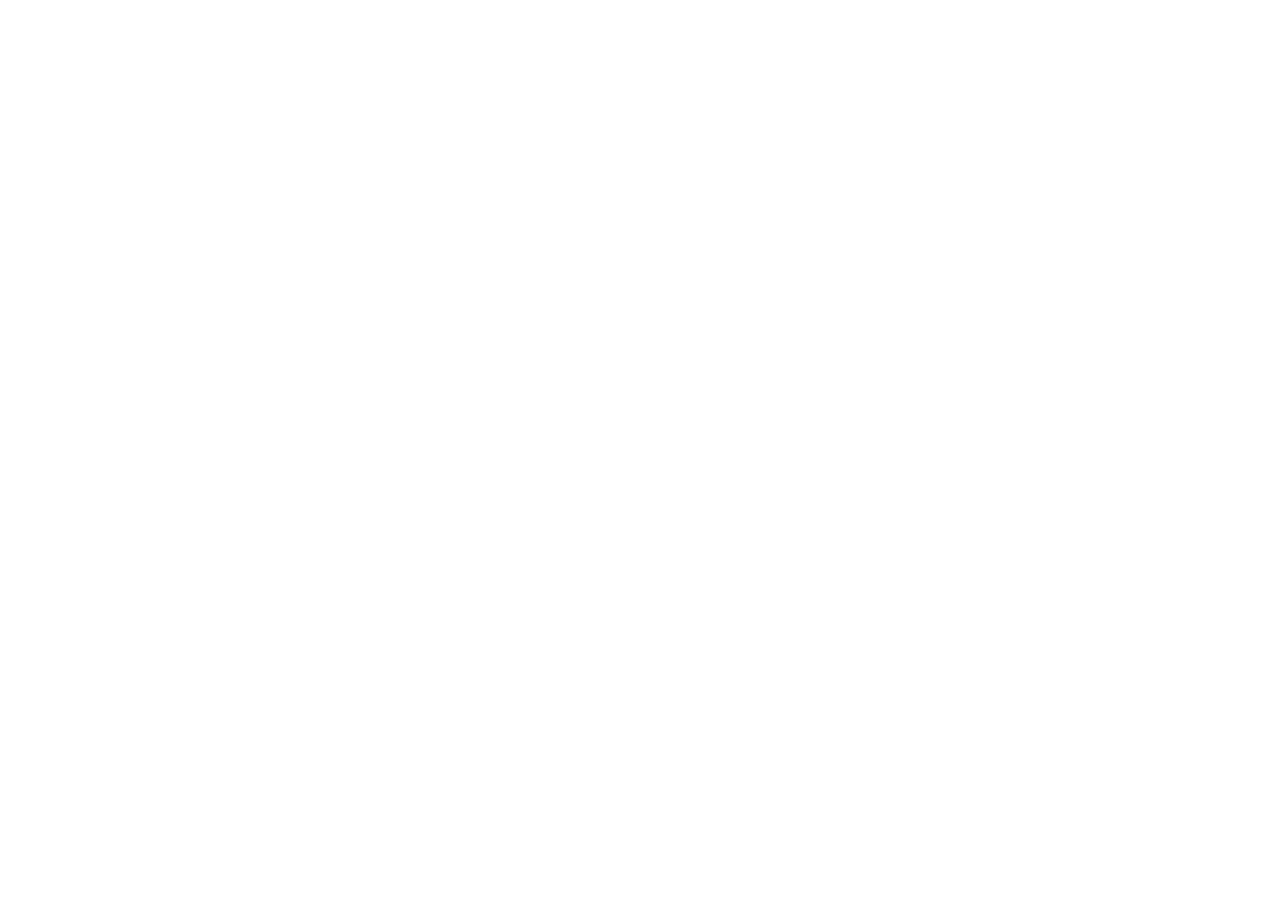
==== resume/index.html @ 1e0d6d3e "add some folders" ====
<!DOCTYPE html>
<html>
  <head>
    <meta charset="utf-8" />
    <meta name="viewport" content="width=device-width, initial-scale=1.0">
    <!-- Schema.org markup for Google+ -->
    <meta itemprop="name" content="cool4ZBL-前端工程师-简历">
    <meta itemprop="description" content="cool4ZBL,前端工程师的在线简历">
    <meta itemprop="image" content="http://zhangbinliu.me/content/images/avatar_zbl.jpg">
    <!-- Open Graph meta -->
    <meta property="og:title" content="cool4ZBL-前端工程师-简历" />
    <meta property="og:description" content="cool4ZBL,前端工程师的在线简历" />
    <meta property="og:site_name" content="cool4ZBL-前端工程师-简历" />
    <meta property="og:url" content="http://zhangbinliu.me/resume" />
    <meta property="og:image" content="http://zhangbinliu.me/content/images/avatar_zbl.jpg" />
    <meta property="og:image:type" content="image/png" />
    <meta property="og:image:width" content="300" />
    <meta property="og:image:height" content="300" />
    <meta property="og:type" content="article" />
    <link rel="apple-touch-icon" sizes="180x180" href="/apple-touch-icon.png">
    <link rel="icon" type="image/png" sizes="32x32" href="/favicon-32x32.png">
    <link rel="icon" type="image/png" sizes="16x16" href="/favicon-16x16.png">
    <link rel="manifest" href="/manifest.json">
    <link rel="mask-icon" href="/safari-pinned-tab.svg" color="#d55b6a">
    <meta name="theme-color" content="#ffffff">
    <title>cool4ZBL - 前端开发工程师 - 简历</title>
  </head>
  <body>
    <main id="app"></main>
    <!-- JS file will be automatically added here by html-webpack-plugin -->

    <!-- Tencent Analystics -->
    <script type="text/javascript" src="http://tajs.qq.com/stats?sId=63324671" charset="UTF-8"></script>
    <!-- GA -->
    <script>
      (function(i,s,o,g,r,a,m){i['GoogleAnalyticsObject']=r;i[r]=i[r]||function(){
          (i[r].q=i[r].q||[]).push(arguments)},i[r].l=1*new Date();a=s.createElement(o),
            m=s.getElementsByTagName(o)[0];a.async=1;a.src=g;m.parentNode.insertBefore(a,m)
        })(window,document,'script','https://www.google-analytics.com/analytics.js','ga');
      ga('create', 'UA-56185102-1', 'auto');
      ga('send', 'pageview');
  </script>
  <script type="text/javascript" src="/resume/vendor.ec1a5e5800c9b8ac14a0.js"></script><script type="text/javascript" src="/resume/app.298de90c2f108d9e641d.js"></script></body>
</html>
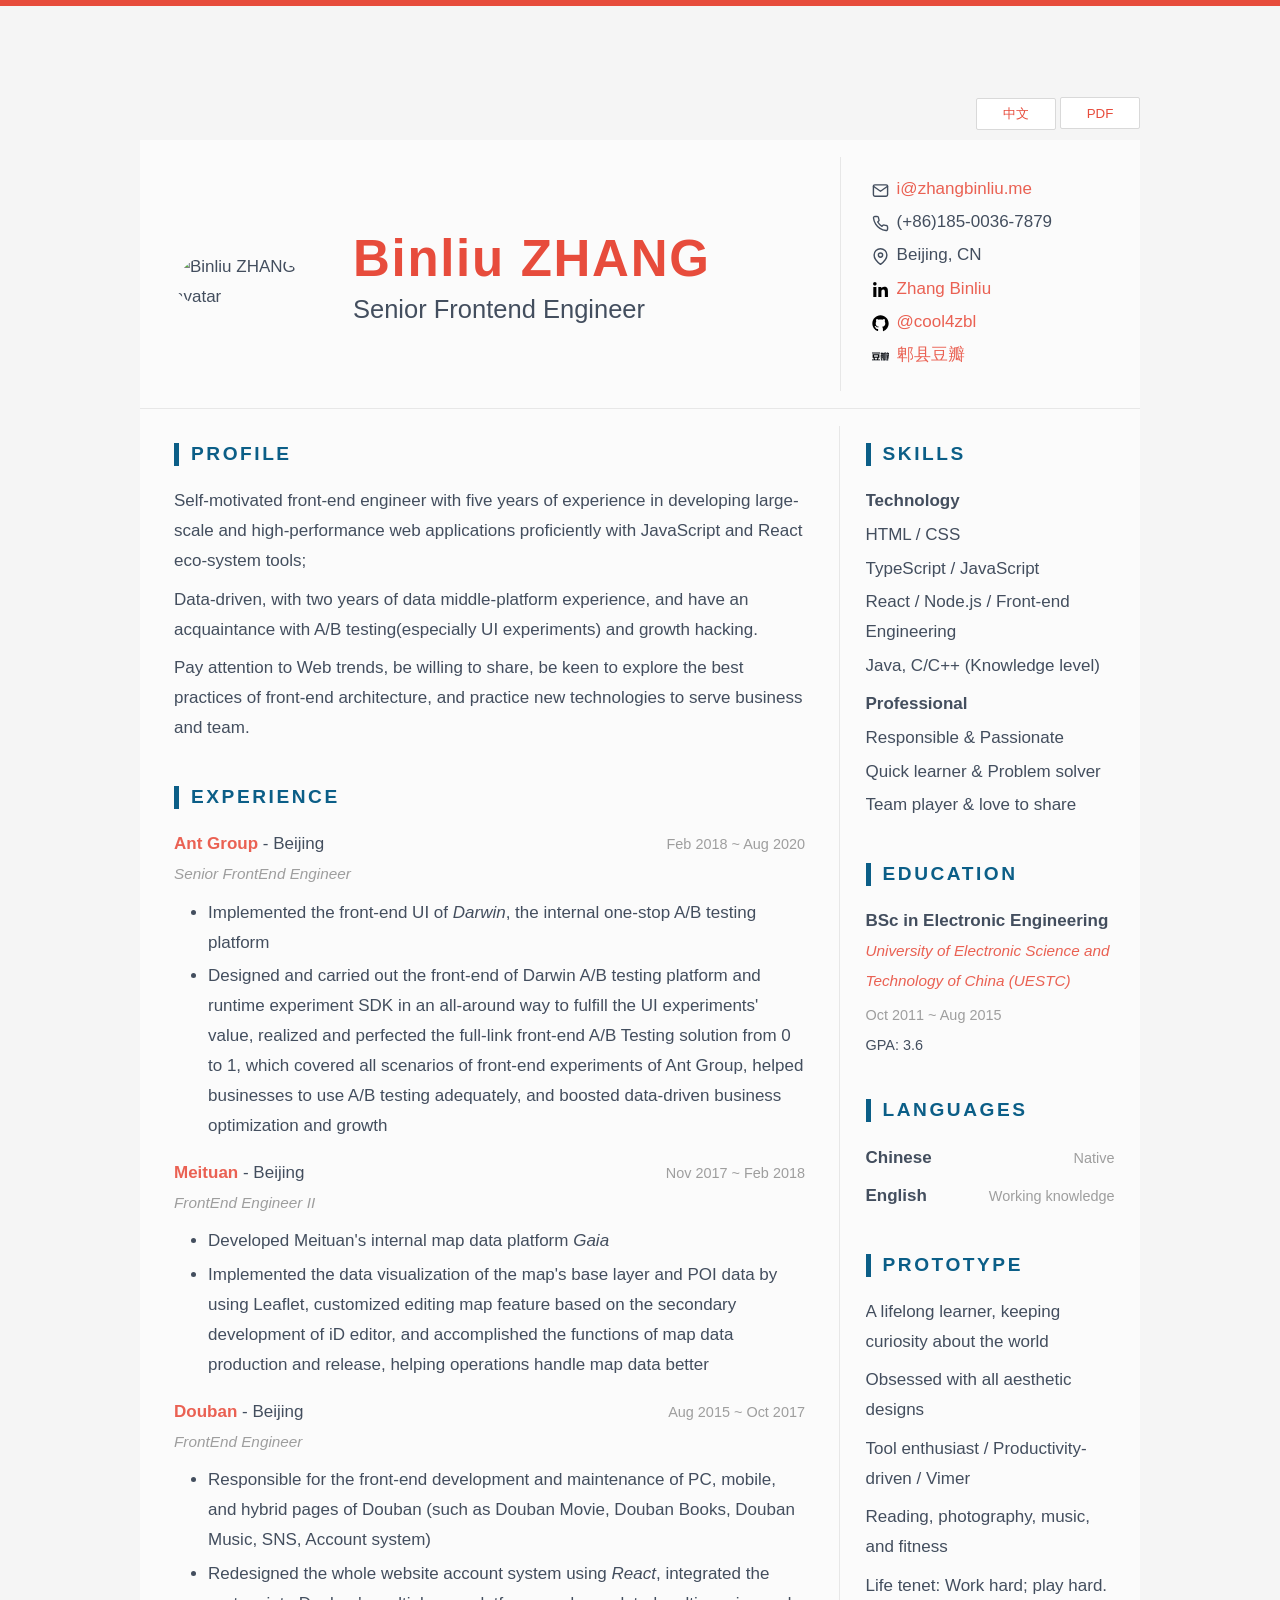
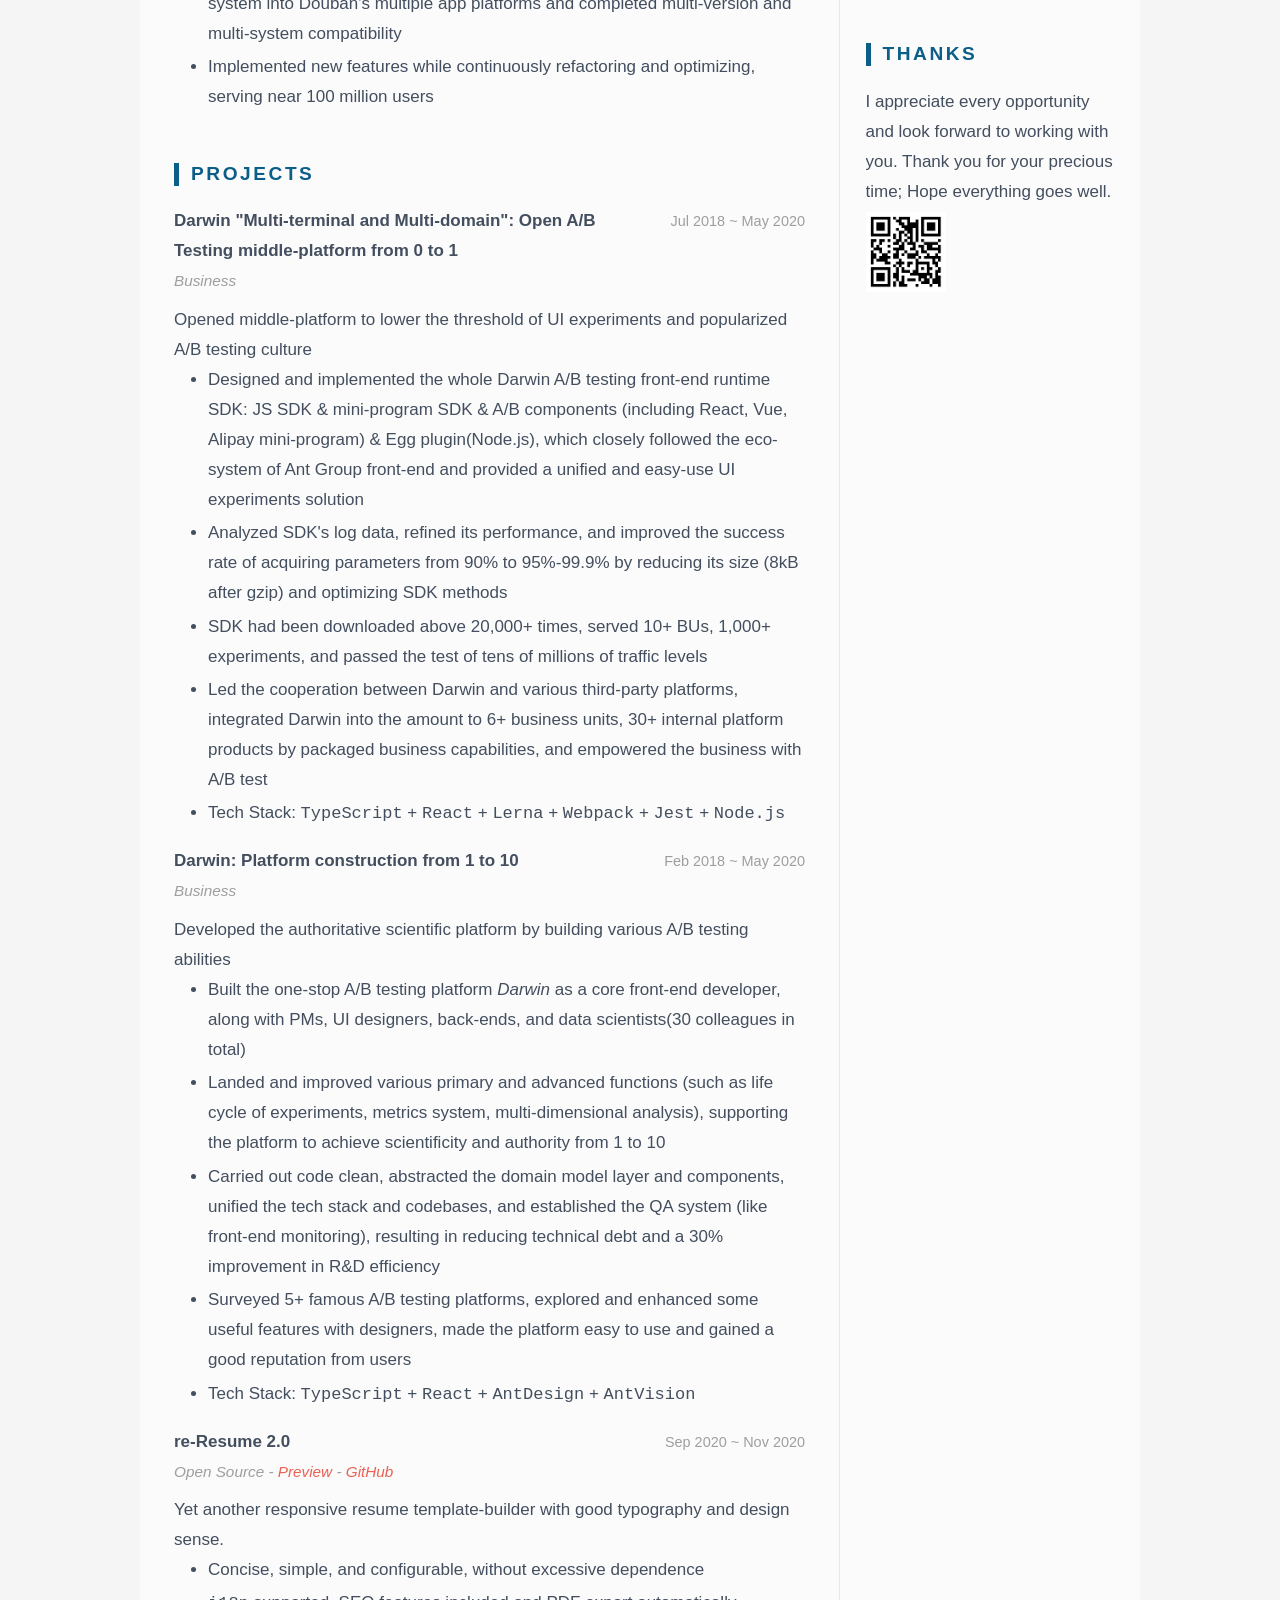
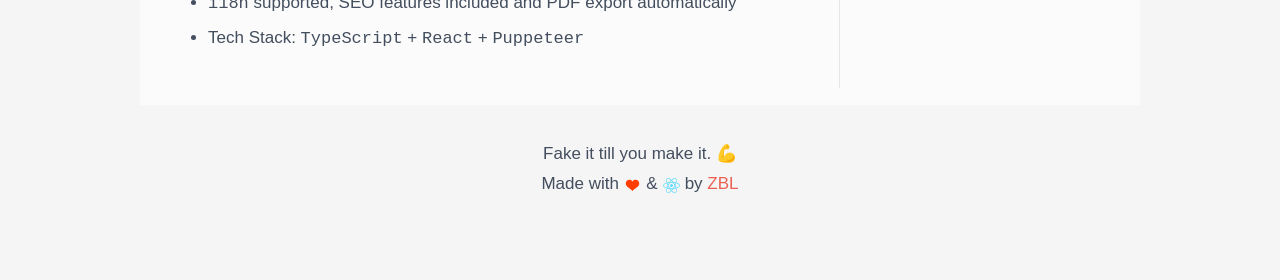
==== commit 71b1619b: "add: new content" ====
--- a/resume/index.html
+++ b/resume/index.html
@@ -1,44 +1,27 @@
-<!DOCTYPE html>
-<html>
-  <head>
-    <meta charset="utf-8" />
-    <meta name="viewport" content="width=device-width, initial-scale=1.0">
-    <!-- Schema.org markup for Google+ -->
-    <meta itemprop="name" content="cool4ZBL-前端工程师-简历">
-    <meta itemprop="description" content="cool4ZBL,前端工程师的在线简历">
-    <meta itemprop="image" content="http://zhangbinliu.me/content/images/avatar_zbl.jpg">
-    <!-- Open Graph meta -->
-    <meta property="og:title" content="cool4ZBL-前端工程师-简历" />
-    <meta property="og:description" content="cool4ZBL,前端工程师的在线简历" />
-    <meta property="og:site_name" content="cool4ZBL-前端工程师-简历" />
-    <meta property="og:url" content="http://zhangbinliu.me/resume" />
-    <meta property="og:image" content="http://zhangbinliu.me/content/images/avatar_zbl.jpg" />
-    <meta property="og:image:type" content="image/png" />
-    <meta property="og:image:width" content="300" />
-    <meta property="og:image:height" content="300" />
-    <meta property="og:type" content="article" />
-    <link rel="apple-touch-icon" sizes="180x180" href="/apple-touch-icon.png">
-    <link rel="icon" type="image/png" sizes="32x32" href="/favicon-32x32.png">
-    <link rel="icon" type="image/png" sizes="16x16" href="/favicon-16x16.png">
-    <link rel="manifest" href="/manifest.json">
-    <link rel="mask-icon" href="/safari-pinned-tab.svg" color="#d55b6a">
-    <meta name="theme-color" content="#ffffff">
-    <title>cool4ZBL - 前端开发工程师 - 简历</title>
-  </head>
-  <body>
-    <main id="app"></main>
-    <!-- JS file will be automatically added here by html-webpack-plugin -->
-
-    <!-- Tencent Analystics -->
-    <script type="text/javascript" src="http://tajs.qq.com/stats?sId=63324671" charset="UTF-8"></script>
-    <!-- GA -->
-    <script>
-      (function(i,s,o,g,r,a,m){i['GoogleAnalyticsObject']=r;i[r]=i[r]||function(){
-          (i[r].q=i[r].q||[]).push(arguments)},i[r].l=1*new Date();a=s.createElement(o),
-            m=s.getElementsByTagName(o)[0];a.async=1;a.src=g;m.parentNode.insertBefore(a,m)
-        })(window,document,'script','https://www.google-analytics.com/analytics.js','ga');
-      ga('create', 'UA-56185102-1', 'auto');
-      ga('send', 'pageview');
-  </script>
-  <script type="text/javascript" src="/resume/vendor.ec1a5e5800c9b8ac14a0.js"></script><script type="text/javascript" src="/resume/app.298de90c2f108d9e641d.js"></script></body>
-</html>
+<!doctype html><html><head><meta charset="utf-8"/><meta name="viewport" content="width=device-width,initial-scale=1"/></head><body><div id="app"></div><script>var _hmt = _hmt || []
+      ;(function() {
+        var hm = document.createElement('script')
+        hm.src = 'https://hm.baidu.com/hm.js?0903b73655adcfdcf265110a12741a3c'
+        var s = document.getElementsByTagName('script')[0]
+        s.parentNode.insertBefore(hm, s)
+      })()</script><script>;(function(i, s, o, g, r, a, m) {
+        i['GoogleAnalyticsObject'] = r
+        ;(i[r] =
+          i[r] ||
+          function() {
+            ;(i[r].q = i[r].q || []).push(arguments)
+          }),
+          (i[r].l = 1 * new Date())
+        ;(a = s.createElement(o)), (m = s.getElementsByTagName(o)[0])
+        a.async = 1
+        a.src = g
+        m.parentNode.insertBefore(a, m)
+      })(
+        window,
+        document,
+        'script',
+        'https://www.google-analytics.com/analytics.js',
+        'ga'
+      )
+      ga('create', 'UA-56185102-1', 'auto')
+      ga('send', 'pageview')</script><script src="/resume/app.main.d221fa1fc294c85cd3f8.js"></script></body></html>
